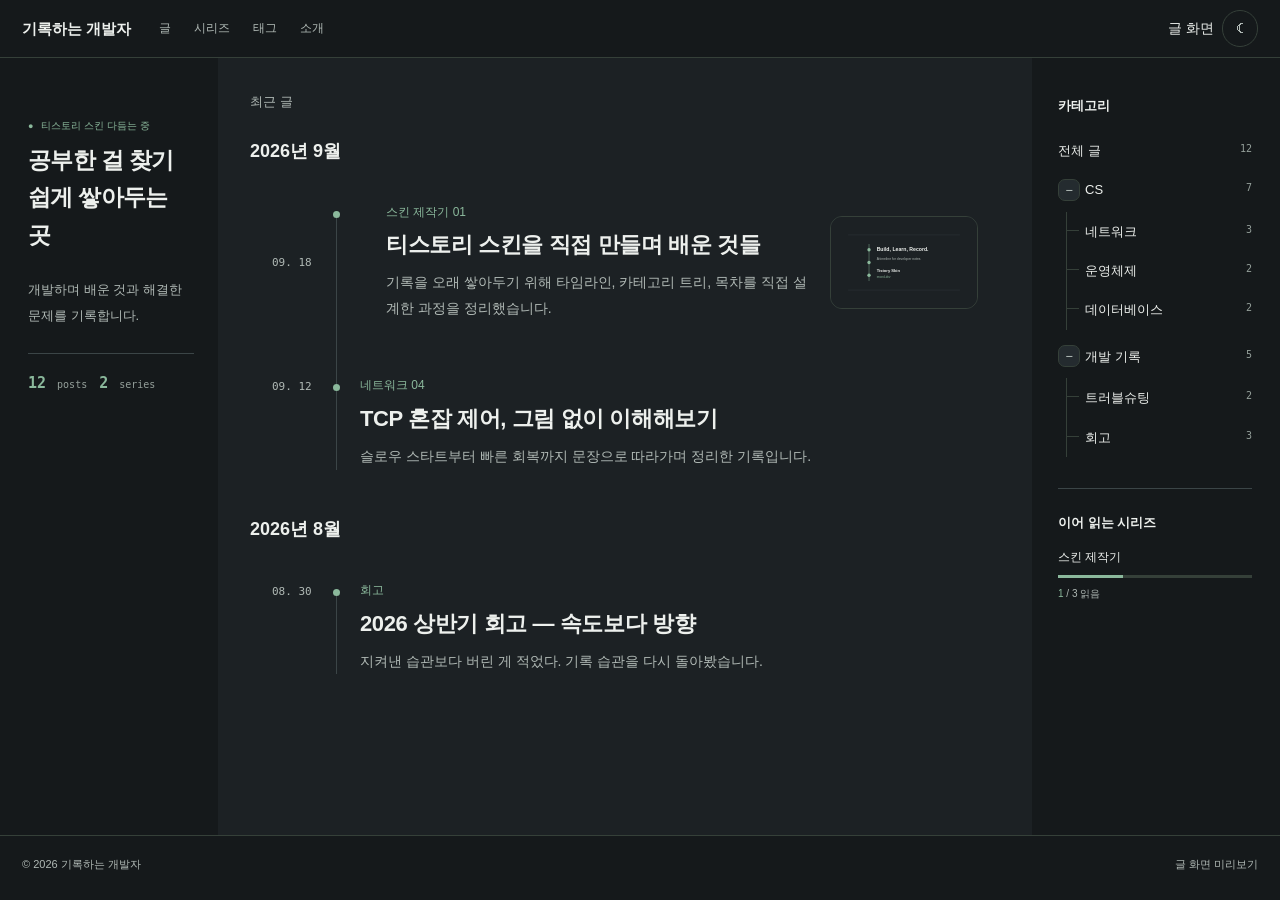
==== preview/index.html @ 3646091a "feat: add previews and automated skin build" ====
<!doctype html>
<html lang="ko" data-theme="dark"><head><meta charset="utf-8"><meta name="viewport" content="width=device-width,initial-scale=1"><title>기록하는 개발자 — 홈 미리보기</title><link rel="stylesheet" href="../style.css"><script defer src="./preview.js"></script></head>
<body id="tt-body-index">
  <header class="topbar"><a class="brand" href="./">기록하는 개발자</a><nav class="top-nav"><a href="./">글</a><a href="#series">시리즈</a><a href="#">태그</a><a href="#">소개</a></nav><div class="top-actions"><a class="preview-link" href="./article.html">글 화면</a><button type="button" data-theme-toggle>☾</button><button type="button" class="mobile-menu">메뉴</button></div></header>
  <div class="layout">
    <section class="home-intro"><span class="status-pill"><span>●</span> 티스토리 스킨 다듬는 중</span><h1>공부한 걸 찾기 쉽게 쌓아두는 곳</h1><p>개발하며 배운 것과 해결한 문제를 기록합니다.</p><div class="stats"><span><b>12</b> posts</span><span><b>2</b> series</span></div></section>
    <main id="main"><section class="listing"><div class="section-line list-toolbar"><h2 class="home-list-title">최근 글</h2></div><div class="post-list">
      <h2 class="timeline-month">2026년 9월</h2>
      <article class="post-row"><time>09. 18</time><div class="post-copy"><div class="post-title-line"><a class="post-link" href="./article.html">티스토리 스킨을 직접 만들며 배운 것들</a><span class="post-badge">스킨 제작기 01</span></div><p>기록을 오래 쌓아두기 위해 타임라인, 카테고리 트리, 목차를 직접 설계한 과정을 정리했습니다.</p></div><a class="post-thumb" href="./article.html" tabindex="-1" aria-hidden="true"><img src="./sample-cover.svg" alt=""></a></article>
      <article class="post-row"><time>09. 12</time><div class="post-copy"><div class="post-title-line"><a class="post-link" href="#">TCP 혼잡 제어, 그림 없이 이해해보기</a><span class="post-badge">네트워크 04</span></div><p>슬로우 스타트부터 빠른 회복까지 문장으로 따라가며 정리한 기록입니다.</p></div></article>
      <h2 class="timeline-month">2026년 8월</h2><article class="post-row"><time>08. 30</time><div class="post-copy"><div class="post-title-line"><a class="post-link" href="#">2026 상반기 회고 — 속도보다 방향</a><span class="post-badge">회고</span></div><p>지켜낸 습관보다 버린 게 적었다. 기록 습관을 다시 돌아봤습니다.</p></div></article>
    </div></section></main>
    <aside class="rail is-preview-rail"><section class="rail-category"><h2 class="eyebrow">카테고리</h2><ul class="category_list">
      <li><a href="#">전체 글 <span class="c_cnt">12</span></a></li>
      <li class="category-branch is-open"><button class="category-toggle" type="button" aria-expanded="true">−</button><a href="#">CS <span class="c_cnt">7</span></a><ul class="sub_category_list"><li><a href="#">네트워크 <span class="c_cnt">3</span></a></li><li><a href="#">운영체제 <span class="c_cnt">2</span></a></li><li><a href="#">데이터베이스 <span class="c_cnt">2</span></a></li></ul></li>
      <li class="category-branch is-open"><button class="category-toggle" type="button" aria-expanded="true">−</button><a href="#">개발 기록 <span class="c_cnt">5</span></a><ul class="sub_category_list"><li><a href="#">트러블슈팅 <span class="c_cnt">2</span></a></li><li><a href="#">회고 <span class="c_cnt">3</span></a></li></ul></li>
    </ul></section><section id="series"><h2 class="eyebrow">이어 읽는 시리즈</h2><a class="series-card" href="#"><h3>스킨 제작기</h3><progress max="3" value="1"></progress><small><b>1</b> / 3 읽음</small></a></section></aside>
  </div><footer class="footer"><span>© 2026 기록하는 개발자</span><nav><a href="./article.html">글 화면 미리보기</a></nav></footer>
</body></html>
---- style.css ----
/* Record Dev — built for the supplied screenshots, without prior skin styles. */
:root{color-scheme:dark;--bg:#0c0f11;--panel:#14181b;--code:#090c0e;--text:#edf1f7;--muted:#8190a4;--subtle:#526174;--line:#1c2328;--green:#45ce58;--green-bg:#102718;--active:#dce1e8;--active-text:#17212b;--header:58px;--rail:236px;--mono:Consolas,'SFMono-Regular',monospace}
html[data-theme=light]{color-scheme:light;--bg:#f9faf9;--panel:#eff2f0;--code:#edf1ee;--text:#14201b;--muted:#556b60;--subtle:#728079;--line:#dde4df;--green:#228533;--green-bg:#e2f2e5;--active:#1e3025;--active-text:#fff}
*{box-sizing:border-box}html{scroll-behavior:smooth}body{margin:0;background:var(--bg);color:var(--text);font-family:-apple-system,BlinkMacSystemFont,'Segoe UI','Malgun Gothic',sans-serif;font-size:14px;line-height:1.8;overflow-wrap:anywhere}a{color:inherit;text-decoration:none}a:hover{color:var(--green)}button,input{font:inherit}button{cursor:pointer}button,a,input{touch-action:manipulation}button{border:1px solid var(--line);border-radius:5px;background:transparent;color:var(--muted);padding:6px 11px}button:hover{color:var(--text);background:var(--panel)}:focus-visible{outline:2px solid var(--green);outline-offset:4px}[hidden]{display:none!important}img{max-width:100%;height:auto}h1,h2,h3,p{margin-top:0}h1,h2,h3{color:var(--text)}h1{font-size:32px;line-height:1.5;letter-spacing:-1.2px}h2{font-size:17px;line-height:1.5}.muted{color:var(--muted)}.green{color:var(--green)}.eyebrow{font:10px/1.6 var(--mono);letter-spacing:3px;color:var(--subtle);font-weight:400;margin:0 0 19px}.sr-only{position:absolute;width:1px;height:1px;overflow:hidden;clip:rect(0,0,0,0);white-space:nowrap}.skip{position:absolute;top:-90px;left:20px;padding:10px;background:var(--green);color:var(--bg);z-index:100}.skip:focus{top:0}kbd{font:10px var(--mono);background:var(--panel);color:var(--muted);padding:2px 5px;border-radius:3px}progress{appearance:none;width:100%;height:3px;border:0;background:var(--line);display:block}progress::-webkit-progress-bar{background:var(--line)}progress::-webkit-progress-value{background:var(--green)}progress::-moz-progress-bar{background:var(--green)}
.topbar{height:var(--header);display:flex;align-items:center;gap:28px;padding:0 22px;border-bottom:1px solid var(--line);background:var(--bg);position:sticky;top:0;z-index:30}.brand{font-size:15px;font-weight:700;white-space:nowrap}.top-nav{display:flex;gap:23px;font-size:12px;color:var(--muted)}.top-actions{margin-left:auto;display:flex;align-items:center;gap:9px}.top-actions button{padding:4px 9px;font-size:12px}.top-actions kbd{margin-left:7px}.mobile-menu{display:none}.breadcrumb{font-size:12px;color:var(--muted)}.breadcrumb a{margin-right:10px}.top-progress{height:2px;position:fixed;top:0;left:0;width:0;background:var(--green);z-index:50;pointer-events:none}
.layout{max-width:1560px;margin:auto;display:grid;grid-template-columns:var(--rail) minmax(0,1fr);min-height:calc(100vh - 123px)}.rail{border-right:1px solid var(--line);padding:25px 23px;position:sticky;top:var(--header);align-self:start;max-height:calc(100dvh - var(--header));overflow:auto}.rail section+section{border-top:1px solid var(--line);margin-top:23px;padding-top:23px}.series-nav-link{display:flex;align-items:center;justify-content:space-between;gap:10px;padding:8px 0;font-size:13px}.series-nav-link small{font:10px var(--mono);color:var(--subtle)}.rail-category ul{list-style:none;padding:0;margin:0}.rail-category a{display:block;padding:8px 0;font-size:13px}.rail-category .c_cnt{float:right;color:var(--subtle);font:10px/2 var(--mono)}.rail-category .sub_category_list{padding-left:12px}.rail-category .link_tit{display:none}.rail .resume{margin-top:30px;background:var(--panel);border-radius:7px;padding:16px;display:block;font-size:12px}.resume small{display:block;color:var(--muted);font-size:11px;margin:7px 0 12px}.no-series{font-size:12px}#main{min-width:0;padding:0 42px 44px}.home-intro{padding:52px 0 36px;border-bottom:1px solid var(--line)}.status-pill{display:inline-block;background:var(--green-bg);color:var(--green);border-radius:20px;font-size:11px;padding:4px 12px;margin-bottom:23px}.status-pill span{font-size:9px;margin-right:5px}.home-intro h1{font-size:39px;line-height:1.4;margin:0 0 15px;letter-spacing:-1.8px}.home-intro>p{font-size:14px;color:var(--muted);margin:0 0 25px}.stats{display:flex;gap:25px;font:11px var(--mono);color:var(--subtle)}.stats b{font:600 15px var(--mono);color:var(--text);margin-right:5px}.stats b.green{color:var(--green)}.series-section{padding:32px 0;border-bottom:1px solid var(--line);scroll-margin-top:80px}.section-line{display:flex;justify-content:space-between;align-items:center;gap:16px;margin-bottom:18px}.section-line h2{margin:0}.section-line>button{border:0;color:var(--green);font:10px var(--mono)}.series-grid{display:grid;grid-template-columns:repeat(3,minmax(0,1fr));gap:14px}.series-card{display:block;padding:19px;border:1px solid var(--line);border-radius:7px}.series-card:hover{border-color:var(--green)}.series-card .eyebrow{margin-bottom:12px;font-size:9px}.series-card h3{font-size:15px;line-height:1.6;margin:0 0 13px}.series-card small{display:block;margin-top:12px;color:var(--muted);font-size:11px}.series-card small b{color:var(--green);font-weight:400}.listing{padding-top:31px}.category-filters{display:flex;flex-wrap:wrap;gap:6px;align-items:center;margin-left:auto}.category-filters a{font-size:11px;padding:4px 10px;border-radius:4px;color:var(--muted)}.category-filters .active{background:var(--active);color:var(--active-text)}.sort-controls{display:flex;gap:7px;margin-left:auto}.sort-controls button{font-size:11px;padding:4px 9px}.sort-controls [aria-pressed=true]{background:var(--active);color:var(--active-text);border-color:var(--active)}.post-row{display:grid;grid-template-columns:84px minmax(0,1fr) 35px;gap:18px;padding:22px 0;border-bottom:1px solid var(--line);align-items:start}.post-row time{padding-top:3px;font:10px/1.8 var(--mono);color:var(--subtle)}.post-title-line{display:flex;align-items:baseline;gap:9px;flex-wrap:wrap}.post-link{font-weight:650;font-size:16px;line-height:1.5}.post-copy p{font-size:12px;color:var(--muted);margin:8px 0 0;display:-webkit-box;-webkit-box-orient:vertical;-webkit-line-clamp:1;overflow:hidden}.post-badge{font-size:10px;font-weight:400;padding:1px 5px;line-height:1.8;border:1px solid color-mix(in srgb,var(--green) 24%,transparent);border-radius:3px;background:var(--green-bg);color:var(--green)}.read-time{font:11px/1.8 var(--mono);color:var(--muted);text-align:right;padding-top:4px}.load-more-wrap{text-align:center;margin-top:35px}.load-more-wrap button{font-size:12px;padding:9px 27px;color:var(--text)}.load-more-wrap [role=status]{display:block;font-size:12px;color:var(--muted);margin-top:8px}.category-header{padding:32px 0 26px;border-bottom:1px solid var(--line);margin:0 0 18px}.category-header h1{font-size:29px;margin:0 0 8px}.category-header .eyebrow{margin-bottom:12px}.category-header>p:not(.eyebrow){color:var(--muted);font-size:13px;margin:0}.result-count{font-size:11px;color:var(--subtle)}.pagination{display:flex;justify-content:center;gap:15px;font:11px var(--mono);margin:30px 0 0}.pagination>span{display:flex;gap:7px;flex-wrap:wrap}.pagination a{min-width:28px;padding:5px 8px;text-align:center;display:inline-block;border-radius:4px}.pagination .selected{display:inline-block;color:var(--bg);background:var(--green);padding:4px 8px;border-radius:4px}.pagination .no-more-prev,.pagination .no-more-next{display:none}.popular-info{font-size:11px;margin-top:15px}.empty{font-size:13px;color:var(--muted);padding:24px 0}
body:not(#tt-body-index) .home-intro,body:not(#tt-body-index) .series-section,body:not(#tt-body-index) .rail{display:none}body:not(#tt-body-index) .layout{display:block;max-width:1200px}body:not(#tt-body-index) #main{padding:0 40px 44px}body:not(#tt-body-index) .home-list-title,body:not(#tt-body-index) .category-filters{display:none}#tt-body-index .category-header,#tt-body-index .sort-controls{display:none}body:not(#tt-body-index) .listing{padding-top:0}.index-fallback{margin-top:15px}.has-listing .index-fallback{display:none}
.has-entry .layout{display:grid!important;grid-template-columns:minmax(0,800px) 244px;gap:48px;max-width:1240px;padding:0 40px}.has-entry #main{padding:45px 0 55px!important}.has-entry .top-nav{display:none}.entry-header{margin-bottom:32px}.entry-meta{display:flex;gap:10px;align-items:center;flex-wrap:wrap;color:var(--muted);font-size:12px}.entry-header h1{font-size:34px;line-height:1.5;margin:17px 0 0}.article-body{font-size:16px;line-height:1.95;color:var(--text);min-width:0}.article-body p{margin:1.1em 0}.article-body h2{font-size:24px;line-height:1.5;margin:36px 0 16px;scroll-margin-top:90px;letter-spacing:-.5px}.article-body h3{font-size:19px;margin:30px 0 12px;scroll-margin-top:90px}.article-body a{color:var(--green);text-decoration:underline;text-underline-offset:3px}.article-body blockquote{border-left:2px solid var(--green);padding:5px 20px;margin:25px 0;background:var(--panel);color:var(--muted)}.article-body img{border-radius:6px}.article-body figure{margin:25px 0}.article-body figcaption{color:var(--muted);font-size:12px;text-align:center}.article-body iframe{max-width:100%}.article-body table{display:block;overflow-x:auto;border-collapse:collapse;max-width:100%;font-size:14px}.article-body td,.article-body th{border:1px solid var(--line);padding:9px 13px}.article-body th{background:var(--panel)}.article-body hr{border:0;border-top:1px solid var(--line);margin:30px 0}.article-body ul,.article-body ol{padding-left:24px}.article-body code{font-family:var(--mono)}.article-body :not(pre)>code{font-size:.88em;padding:2px 5px;background:var(--panel);color:var(--green);border-radius:3px}.article-body pre{margin:25px 0;padding:20px;background:var(--code);color:var(--text);font:13px/1.9 var(--mono);white-space:pre;overflow-x:auto;max-width:100%;border:1px solid var(--line);border-radius:7px;tab-size:2}.article-body pre code{display:block;background:transparent;padding:0;color:inherit}.code-shell{border:1px solid var(--line);border-radius:7px;overflow:hidden;margin:26px 0;background:var(--code)}.code-shell pre{margin:0;border:0;border-radius:0}.code-bar{display:flex;align-items:center;gap:5px;background:var(--panel);padding:0 12px;min-height:43px}.code-bar button{font:10px var(--mono);border:0;border-radius:0;padding:14px 10px;white-space:nowrap}.code-bar .code-tab[aria-selected=true]{color:var(--text);border-bottom:2px solid var(--green)}.code-bar .copy-code{margin-left:auto;font-size:9px;padding:4px 7px;background:var(--bg);border-radius:3px}.code-bar{overflow-x:auto}.code-shell .tok-comment{color:var(--subtle)}.code-shell .tok-string{color:#bcba83}.code-shell .tok-keyword{color:#a0b8f7}.code-shell .tok-number{color:#70cfa0}.article-body .note-summary{border-left:2px solid var(--green);background:var(--panel);padding:18px 20px;margin:25px 0}.article-body mark{color:inherit;background:color-mix(in srgb,var(--green) 22%,transparent)}.article-body .note-summary p{margin:0}.article-body .note-title{font-size:12px;color:var(--green);margin-bottom:6px}.entry-tags{display:flex;gap:8px;flex-wrap:wrap;margin:32px 0;font-size:12px;color:var(--green)}.post-neighbors{display:grid;grid-template-columns:1fr 1fr;gap:18px;padding:26px 0;border-top:1px solid var(--line);border-bottom:1px solid var(--line)}.post-neighbors a{display:flex;flex-direction:column;font-size:14px}.post-neighbors small{color:var(--muted);font-size:11px}.post-neighbors a:last-child{text-align:right}.comments{margin-top:30px}.reading-rail{padding-top:48px;position:sticky;top:var(--header);max-height:calc(100dvh - var(--header));overflow:auto;align-self:start}.toc ol{list-style:none;margin:0;padding:0 0 0 14px;border-left:1px solid var(--line);font-size:12px}.toc li{margin:9px 0}.toc a{color:var(--muted)}.toc a[aria-current=true]{color:var(--green)}.toc .depth-3{padding-left:12px}.reading-meter{margin:32px 0;padding-bottom:23px;border-bottom:1px solid var(--line)}.reading-meter>div{display:flex;justify-content:space-between;font-size:12px;color:var(--muted);margin-bottom:9px}.reading-meter [data-progress-label]{color:var(--green);font:10px var(--mono)}.shortcuts p{display:flex;justify-content:space-between;font-size:12px;color:var(--muted);margin:8px 0}.footer{border-top:1px solid var(--line);display:flex;justify-content:space-between;gap:16px;padding:19px 22px;font-size:11px;color:var(--muted)}.footer nav{display:flex;gap:16px;align-items:center}.footer button{font-size:11px;border:0;padding:0}.tag-page,.guest-page,.protected{padding:45px 0}.tag-page h1{margin:0 0 7px}.tag-page .muted{font-size:13px}.tag-cloud{display:flex;align-items:baseline;gap:10px;flex-wrap:wrap;border-top:1px solid var(--line);padding-top:27px;margin-top:25px}.tag-cloud a{font-size:13px;color:var(--muted)}.tag-cloud .cloud1{font-size:22px;color:var(--green);font-weight:650}.tag-cloud .cloud2{font-size:18px;color:var(--text)}.protected input{padding:8px 12px;background:var(--panel);border:1px solid var(--line);border-radius:5px;color:var(--text);margin:8px;max-width:100%}
dialog{color:var(--text);background:var(--bg);border:1px solid var(--line);border-radius:9px;width:min(760px,calc(100% - 32px));max-height:80dvh;padding:24px;margin:12vh auto;box-shadow:0 30px 90px #0008}dialog::backdrop{background:#000a;backdrop-filter:blur(3px)}.search-dialog-head{display:flex;justify-content:space-between;align-items:center;margin-bottom:16px}.search-dialog-head h2{margin:0}.search-dialog-head button{font:10px var(--mono);padding:3px 7px}.search-form{display:flex;border:1px solid var(--line);background:var(--panel);border-radius:6px;overflow:hidden}.search-form:focus-within{border-color:var(--green)}.search-form input{min-width:0;flex:1;border:0;background:transparent;color:var(--text);padding:12px;outline:none;font-size:16px}.search-form button{border:0;font-size:12px}.search-status{font-size:12px;margin:14px 0}.search-results .search-hit{display:block;border-top:1px solid var(--line);padding:17px 0}.search-hit strong{font-size:14px}.search-hit p{font-size:12px;color:var(--muted);margin:4px 0}.search-hit mark{background:var(--green-bg);color:var(--green)}.all-results{display:block;font-size:12px;color:var(--green);margin-top:15px}
.code-bar-wrap{display:flex;background:var(--panel);align-items:center;gap:8px;padding-right:12px}.code-bar-wrap .code-bar{min-width:0;flex:1}.code-bar-wrap .copy-code{flex-shrink:0;font:9px var(--mono);padding:4px 7px;border:0;border-radius:3px;background:var(--bg);color:var(--muted)}
@media(min-width:1500px){.topbar{padding-left:max(22px,calc((100vw - 1516px)/2))}}
@media(max-width:1000px){:root{--rail:200px}.rail{padding:24px 16px}#main{padding-left:26px;padding-right:26px}.home-intro h1{font-size:31px}.has-entry .layout{grid-template-columns:minmax(0,1fr) 200px;gap:30px;padding:0 28px}.series-grid{gap:9px}.series-card{padding:14px}.post-row{grid-template-columns:72px minmax(0,1fr) 30px;gap:12px}.home-intro{padding-top:40px}}
@media(max-width:760px){:root{--header:56px}.topbar{padding:0 16px;gap:14px}.brand{font-size:14px;max-width:180px;overflow:hidden;text-overflow:ellipsis}.top-nav{gap:12px;font-size:11px}.top-actions kbd{display:none}.mobile-menu{display:block}.layout{display:block}.rail{display:none;position:fixed;top:var(--header);bottom:0;left:0;z-index:25;width:240px;background:var(--bg);box-shadow:30px 0 80px #0007}.rail.is-open{display:block!important}#main,body:not(#tt-body-index) #main{padding:0 20px 38px}.home-intro h1{font-size:29px}.home-intro{padding:35px 0 28px}.home-intro>p{font-size:13px}.series-section{padding:25px 0}.series-grid{grid-template-columns:1fr}.series-card{padding:18px}.series-card h3{margin-bottom:12px}.category-filters{gap:2px}.section-line{flex-wrap:wrap}.category-filters a{padding:4px 7px}.post-row{grid-template-columns:minmax(0,1fr) 28px;gap:7px 10px;padding:20px 0}.post-row time{grid-column:1;grid-row:1}.post-copy{grid-column:1;grid-row:2}.read-time{grid-column:2;grid-row:1/3}.post-link{font-size:15px}.post-copy p{-webkit-line-clamp:2;font-size:12px}.has-entry .layout{display:flex!important;flex-direction:column;gap:0;padding:0 20px}.has-entry #main{padding:0 0 30px!important}.reading-rail{position:static;order:-1;padding:22px 0;max-height:none}.toc{border-bottom:1px solid var(--line);padding-bottom:16px}.toc .eyebrow{margin-bottom:10px}.toc ol{columns:2;font-size:11px}.reading-meter{margin:15px 0 0;border:0;padding:0}.shortcuts{display:none}.entry-header{padding-top:20px}.entry-header h1{font-size:28px}.article-body{font-size:15px}.article-body h2{font-size:21px}.breadcrumb{display:none!important}.has-entry .mobile-menu{display:none}.footer{flex-wrap:wrap;padding:18px 20px;font-size:10px}.footer nav{gap:13px}.stats{gap:20px}.tag-page,.guest-page{padding-top:30px}}
@media(max-width:440px){.top-nav a:nth-child(n+3){display:none}.top-actions{gap:5px}.top-actions button{padding:4px 7px;font-size:10px}.topbar{gap:10px}.top-nav{gap:10px}.brand{max-width:140px;font-size:12px}.home-intro h1{font-size:26px}.category-filters{width:100%;margin-left:0}.post-neighbors{grid-template-columns:1fr}.post-neighbors a:last-child{text-align:left}.toc ol{columns:1}}
.rail-mobile-links{display:none}@media(max-width:760px){.rail-mobile-links{display:flex;gap:16px;font-size:12px;padding-bottom:20px;margin-bottom:22px;border-bottom:1px solid var(--line)}}
/* Green accents and natural, untracked section labels. */
:root{--green:#45ce58;--green-bg:#102718;--badge-text:#73df83;--badge-bg:#102718;--badge-border:#244b2b}
html[data-theme=light]{--green:#228533;--green-bg:#e2f2e5;--badge-text:#236f30;--badge-bg:#e2f2e5;--badge-border:#bfdec5}
.eyebrow{letter-spacing:0;font-family:inherit;font-size:11px}
.series-card .eyebrow{font-size:10px}
.stats b,.series-nav-link small,.rail-category .c_cnt{color:var(--green)}
.post-badge{display:inline-flex;align-items:center;padding:3px 10px;line-height:1.65;border-radius:999px;border:1px solid var(--badge-border);background:var(--badge-bg);color:var(--badge-text);white-space:nowrap}
a.post-badge:hover{color:var(--badge-text);border-color:var(--badge-text)}
.entry-tags a{display:inline-flex;align-items:center;padding:3px 10px;border:1px solid var(--badge-border);border-radius:999px;background:var(--badge-bg);color:var(--badge-text)}
/* Neutral previous/next navigation cards in both themes. */
.post-neighbors{border:0;padding:24px 0;gap:14px}
.post-neighbors a{--nav-bg:#1c1e21;--nav-border:#36393e;--nav-label:#c6c9ce;--nav-hover:#292c30;min-width:0;min-height:100px;padding:18px 20px;border:1px solid var(--nav-border);border-radius:12px;background:var(--nav-bg);color:var(--text);gap:8px;transition:background .18s,border-color .18s}
.post-neighbors a[data-next]{text-align:right}
.post-neighbors a[data-prev]{text-align:left}
.post-neighbors small{color:var(--nav-label);font-size:12px;font-weight:650}
.post-neighbors a span{font-weight:600;line-height:1.6}
.post-neighbors a:hover{background:var(--nav-hover);border-color:var(--nav-label);color:var(--text)}
html[data-theme=light] .post-neighbors a{--nav-bg:#f2f3f4;--nav-border:#d8dadd;--nav-label:#555b63;--nav-hover:#e6e8eb}
/* Home: separate content cards on a quiet tinted canvas. */
#tt-body-index{--home-canvas:#0c0f11;--home-card:#151a1e;--home-border:#283139;--home-shadow:0 2px 8px #0001;background:var(--home-canvas)}
html[data-theme=light] #tt-body-index{--home-canvas:#f0f2f5;--home-card:#fff;--home-border:#dfe3e8;--home-shadow:0 2px 8px #18253604;background:var(--home-canvas)}
#tt-body-index .topbar,#tt-body-index .footer{background:var(--home-card)}
#tt-body-index .layout{gap:26px;padding:28px 28px 0}
#tt-body-index #main{padding:0 0 44px;background:transparent}
#tt-body-index .rail{padding:0;border:0;background:transparent;top:calc(var(--header) + 28px);max-height:calc(100dvh - var(--header) - 44px)}
#tt-body-index .rail section{padding:20px;background:var(--home-card);border:1px solid var(--home-border);border-radius:12px;box-shadow:var(--home-shadow)}
#tt-body-index .rail section+section{margin-top:16px}
#tt-body-index .home-intro{padding:30px 32px;background:var(--home-card);border:1px solid var(--home-border);border-radius:14px;box-shadow:var(--home-shadow)}
#tt-body-index .home-intro h1{font-size:34px}
#tt-body-index .series-section{padding:28px 0 0;border:0}
#tt-body-index .series-card{background:var(--home-card);border-color:var(--home-border);border-radius:12px;box-shadow:var(--home-shadow)}
#tt-body-index .series-card:hover{border-color:var(--green)}
#tt-body-index .listing{padding-top:28px}
#tt-body-index .post-row{background:var(--home-card);border:1px solid var(--home-border);border-radius:12px;padding:23px 24px;margin-bottom:12px;box-shadow:var(--home-shadow)}
#tt-body-index .post-row:hover{border-color:var(--green)}
#tt-body-index .post-copy p{-webkit-line-clamp:2}
#tt-body-index .load-more-wrap button{background:var(--home-card);border-color:var(--home-border);border-radius:8px}
@media(max-width:1000px) and (min-width:761px){#tt-body-index .layout{gap:20px;padding:24px 20px 0;grid-template-columns:210px minmax(0,1fr)}#tt-body-index .series-grid{grid-template-columns:1fr}}
@media(max-width:760px){#tt-body-index .layout{padding:20px 16px 0}#tt-body-index .rail{padding:16px;top:var(--header);max-height:calc(100dvh - var(--header));background:var(--home-canvas)}#tt-body-index .home-intro{padding:24px 20px}#tt-body-index .home-intro h1{font-size:28px}#tt-body-index .post-row{padding:18px}#tt-body-index .rail-mobile-links{padding:12px 4px}}
/* Timeline home: open margins, a continuous reading column, no card grid. */
#tt-body-index .layout{max-width:1480px;grid-template-columns:190px minmax(0,1fr) 220px;gap:0;padding:0 28px;align-items:start}
#tt-body-index .home-intro{grid-column:1;grid-row:1;padding:54px 24px 40px 0;border:0;border-radius:0;box-shadow:none;background:transparent;position:sticky;top:var(--header)}
#tt-body-index .home-intro h1{font-size:23px;line-height:1.65;letter-spacing:-.7px;margin-bottom:22px;font-weight:600}
#tt-body-index .home-intro>p{font-size:13px;line-height:1.95;word-break:keep-all}
#tt-body-index .status-pill{padding:0;background:transparent;font-size:10px;margin-bottom:20px}
#tt-body-index .stats{flex-wrap:wrap;gap:12px;font-size:10px;padding-top:20px;border-top:1px solid var(--home-border)}
#tt-body-index #main{grid-column:2;grid-row:1;min-height:calc(100vh - 123px);padding:34px 32px 48px;background:var(--home-card)}
#tt-body-index .rail{grid-column:3;grid-row:1;display:flex;flex-direction:column;padding:38px 0 28px 26px;background:transparent;top:var(--header);max-height:calc(100dvh - var(--header));border:0}
#tt-body-index .rail section{background:transparent;border:0;border-radius:0;box-shadow:none;padding:0}
#tt-body-index .rail section+section{border-top:1px solid var(--home-border);padding-top:24px;margin-top:24px}
#tt-body-index .rail h2{font-family:inherit;font-size:13px;font-weight:650;color:var(--text);margin-bottom:14px}
#tt-body-index .rail-category .c_cnt,#tt-body-index .series-nav-link small{color:var(--subtle)}
#tt-body-index .rail .series-section{margin-top:26px;padding-top:24px;border-top:1px solid var(--home-border)}
#tt-body-index .series-grid{grid-template-columns:1fr;gap:18px}
#tt-body-index .series-card{padding:0;border:0;border-radius:0;background:transparent;box-shadow:none}
#tt-body-index .series-card .eyebrow{display:none}
#tt-body-index .series-card h3{font-size:12px;font-weight:500;margin-bottom:8px}
#tt-body-index .series-card small{margin-top:7px;font-size:10px}
#tt-body-index .listing{padding-top:0}
#tt-body-index .list-toolbar{margin-bottom:26px}
#tt-body-index .home-list-title{font-size:13px;color:var(--muted);font-weight:500}
#tt-body-index .category-filters{display:none}
#tt-body-index .timeline-month{font-size:15px;margin:26px 0 18px;letter-spacing:0}
#tt-body-index .post-row{position:relative;grid-template-columns:58px minmax(0,1fr);gap:20px;padding:0 0 34px;margin:0;border:0;border-radius:0;box-shadow:none;background:transparent}
#tt-body-index .post-row:before{content:'';position:absolute;left:64px;top:8px;bottom:-8px;border-left:1px solid var(--home-border)}
#tt-body-index .post-row:after{content:'';position:absolute;left:61px;top:8px;width:7px;height:7px;border-radius:50%;background:var(--green)}
#tt-body-index .post-row time{font-size:11px;color:var(--muted);padding-top:1px}
#tt-body-index .post-copy{padding-left:10px}
#tt-body-index .post-title-line{flex-direction:column;align-items:flex-start;gap:6px}
#tt-body-index .post-badge{order:-1;padding:0;border:0;border-radius:0;background:transparent;color:var(--green);font-size:11px}
#tt-body-index .post-link{font-size:16px;font-weight:650;line-height:1.65}
#tt-body-index .post-copy p{font-size:13px;line-height:1.85;margin-top:9px;-webkit-line-clamp:2}
#tt-body-index .read-time{grid-column:2;text-align:left;padding:0 0 0 10px;margin-top:-13px;font-size:10px}
#tt-body-index .read-time:empty{display:none}
@media(max-width:1100px) and (min-width:761px){#tt-body-index .layout{grid-template-columns:minmax(0,1fr) 210px;padding:0 24px}#tt-body-index .home-intro{grid-column:1/-1;grid-row:1;position:static;padding:28px 0}#tt-body-index .home-intro h1{font-size:26px;margin-bottom:10px}#tt-body-index .home-intro>p{margin-bottom:10px}#tt-body-index .stats{border:0;padding:0}#tt-body-index #main,#tt-body-index .rail{grid-row:2}#tt-body-index #main{grid-column:1}#tt-body-index .rail{grid-column:2}}
@media(max-width:760px){#tt-body-index .layout{display:block;padding:0}#tt-body-index .home-intro{position:static;padding:26px 20px}#tt-body-index .home-intro h1{font-size:25px;line-height:1.5;margin-bottom:12px}#tt-body-index .home-intro>p{margin-bottom:16px}#tt-body-index .stats{border:0;padding:0}#tt-body-index #main{padding:24px 18px 36px}#tt-body-index .rail{display:none;padding:24px;left:auto;right:0;width:270px;background:var(--home-canvas)}#tt-body-index .rail.is-open{display:flex!important}#tt-body-index .post-row{grid-template-columns:43px minmax(0,1fr);gap:15px;padding:0 0 28px}#tt-body-index .post-row:before{left:49px}#tt-body-index .post-row:after{left:46px}#tt-body-index .post-copy{grid-column:2;grid-row:1}#tt-body-index .read-time{grid-column:2;grid-row:2}#tt-body-index .post-link{font-size:15px}#tt-body-index .post-row time{font-size:10px}#tt-body-index .timeline-month{margin-top:20px}}
/* Selected pair: 06 Neutral Ink (light), 08 Graphite Green (dark). */
:root{--bg:#15191b;--panel:#242b2f;--code:#121719;--text:#edf0ed;--muted:#b0b9b5;--subtle:#949f9a;--line:#354039;--green:#8bb99c;--green-bg:#24382c;--badge-text:#a4cbb2;--badge-bg:#24382c;--badge-border:#405e4c;--active:#dce5df;--active-text:#19221d}
html[data-theme=light]{--bg:#f1f2f3;--panel:#e9ecef;--code:#f5f6f7;--text:#20262d;--muted:#596570;--subtle:#68747f;--line:#dce1e5;--green:#53616c;--green-bg:#e9edf0;--badge-text:#46545f;--badge-bg:#e9edf0;--badge-border:#ccd4da;--active:#3f4c57;--active-text:#fff}
#tt-body-index{--home-canvas:#15191b;--home-card:#1c2124;--home-border:#3b4547;--home-shadow:none}
html[data-theme=light] #tt-body-index{--home-canvas:#f1f2f3;--home-card:#fff;--home-border:#dce1e5;--home-shadow:none}
#tt-body-index .topbar,#tt-body-index .footer{background:var(--bg)}
html[data-theme=light] #tt-body-index .topbar,html[data-theme=light] #tt-body-index .footer{background:#fff}
#tt-body-index .home-intro h1{word-break:keep-all;font-weight:650}
#tt-body-index .timeline-month{font-size:18px;font-weight:650}
#tt-body-index .post-link{font-size:22px;line-height:1.5;font-weight:650;letter-spacing:-.4px;word-break:keep-all}
#tt-body-index .post-copy p{font-size:14px;line-height:1.8}
#tt-body-index .post-badge{font-size:12px}
#tt-body-index .read-time{font-size:11px}
html[data-theme=light] #tt-body-index .post-link{font-size:20px}
html[data-theme=light] #tt-body-index .post-row{row-gap:15px;padding-bottom:28px}
html[data-theme=light] #tt-body-index .post-copy p{-webkit-line-clamp:1;margin-top:7px}
html[data-theme=light] #tt-body-index .read-time{margin-top:-9px}
@media(max-width:760px){#tt-body-index .post-link,html[data-theme=light] #tt-body-index .post-link{font-size:17px}#tt-body-index .post-copy p{font-size:13px}html[data-theme=light] #tt-body-index .post-copy p{-webkit-line-clamp:2}}
/* Highlight the full timeline row, not only its title. */
#tt-body-index{--row-hover:#26332c}
html[data-theme=light] #tt-body-index{--row-hover:#f0f2f4}
#tt-body-index .post-row{transition:background-color .16s ease;}
#tt-body-index .post-row:focus-within{background-color:var(--row-hover)}
#tt-body-index .post-row:focus-within .post-link{color:var(--green)}
@media(hover:hover){#tt-body-index .post-row:hover{background-color:var(--row-hover)}#tt-body-index .post-row:hover .post-link{color:var(--green)}}
@media(prefers-reduced-motion:reduce){#tt-body-index .post-row{transition:none}}
/* Give each timeline entry a rounded, comfortably padded hover area. */
#tt-body-index .post-row,
html[data-theme=light] #tt-body-index .post-row{padding:20px 22px;margin:0 0 14px;border-radius:14px;row-gap:12px}
#tt-body-index .post-row:before{left:86px;top:28px;bottom:-42px}
#tt-body-index .post-row:after{left:83px;top:28px}
#tt-body-index .post-row:has(+ .timeline-month):before,
#tt-body-index .post-row:last-child:before{bottom:20px}
#tt-body-index .read-time,
html[data-theme=light] #tt-body-index .read-time{margin-top:0}
@media(max-width:760px){#tt-body-index .post-row,html[data-theme=light] #tt-body-index .post-row{padding:18px 12px;margin-bottom:12px;border-radius:12px;row-gap:10px}#tt-body-index .post-row:before{left:61px;top:26px;bottom:-38px}#tt-body-index .post-row:after{left:58px;top:26px}#tt-body-index .post-row:has(+ .timeline-month):before,#tt-body-index .post-row:last-child:before{bottom:18px}}
/* Consistent breathing room for compact controls and shortcut keycaps. */
.top-actions{gap:8px}
.top-actions button,.search-dialog-head button,.sort-controls button{min-height:36px;padding:8px 12px;border-radius:9px;line-height:1.3}
.top-actions button[data-theme-toggle]{min-width:36px;font-size:16px;padding:7px 10px}
.search-dialog-head{gap:18px;margin-bottom:20px;align-items:center}
.search-dialog-head button{min-width:48px;font-size:11px;background:var(--panel);flex-shrink:0}
.search-form{padding:5px;gap:6px;border-radius:10px;align-items:center}
.search-form input{padding:10px 12px}
.search-form button{padding:9px 14px;min-height:36px;border-radius:7px;flex-shrink:0;background:var(--panel)}
kbd{display:inline-flex;align-items:center;justify-content:center;min-width:24px;min-height:24px;padding:4px 7px;border:1px solid var(--line);border-radius:6px;line-height:1.2}
.shortcuts p{gap:14px;margin:12px 0;align-items:center}
.code-bar-wrap .copy-code,.code-bar .copy-code{padding:7px 10px;min-height:30px;border-radius:7px;margin:5px 0}
@media(max-width:440px){.topbar{gap:8px}.top-actions{gap:5px}.top-actions button{padding:7px 9px;min-height:34px}.top-actions button[data-theme-toggle]{min-width:34px;padding:6px 8px}.post-neighbors a[data-next]{text-align:left}}
/* Longer list excerpts, without estimated reading-time labels. */
.post-row .read-time,#tt-body-index .post-row .read-time{display:none}
.post-copy p,#tt-body-index .post-copy p,html[data-theme=light] #tt-body-index .post-copy p{-webkit-line-clamp:3;line-height:1.85}
/* Scale timeline markers without shifting the line or article layout. */
#tt-body-index .post-row:after{transform:scale(1);transform-origin:center;transition:transform .2s ease;pointer-events:none}
#tt-body-index .post-row:focus-within:after{transform:scale(1.7)}
@media(hover:hover){#tt-body-index .post-row:hover:after{transform:scale(1.7)}}
@media(prefers-reduced-motion:reduce){#tt-body-index .post-row:after{transition:none}}
/* Align the series heading/action and tighten the home introduction. */
#tt-body-index .rail .section-line{align-items:center;gap:10px}
#tt-body-index .rail .section-line h2{margin:0;line-height:1.5}
#tt-body-index .rail .section-line>button{display:inline-flex;align-items:center;justify-content:center;line-height:1.5;margin:0;padding:6px 10px;flex-shrink:0}
#tt-body-index .home-intro .status-pill{margin-bottom:8px;line-height:1.5}
/* Soft pill-shaped action buttons; code tabs keep their tab silhouette. */
button:not(.code-tab),.top-actions button,.search-dialog-head button,.sort-controls button,.search-form button,.code-bar-wrap .copy-code,.code-bar .copy-code,#tt-body-index .load-more-wrap button{border-radius:999px}
kbd{border-radius:8px}
.post-neighbors a{border-radius:18px}
@media(prefers-reduced-motion:reduce){html{scroll-behavior:auto}.post-neighbors a{transition:none}}

/* Hierarchical category tree. */
.rail-category .category_list,.rail-category .sub_category_list{position:relative}
.rail-category .category_list>li,.rail-category .sub_category_list>li{position:relative}
.rail-category .category_list>li{padding-left:0}
.rail-category .sub_category_list{margin:2px 0 7px 8px;padding-left:18px;border-left:1px solid var(--line)}
.rail-category .sub_category_list>li:before{content:'';position:absolute;left:-18px;top:18px;width:12px;border-top:1px solid var(--line)}
.rail-category .category-branch>a{display:inline-block;width:calc(100% - 27px);vertical-align:middle}
.rail-category .category-toggle{display:inline-flex;align-items:center;justify-content:center;width:22px;height:22px;min-height:0;margin:0 5px 0 0;padding:0;border:1px solid var(--line);border-radius:7px;background:var(--panel);color:var(--muted);font:12px/1 var(--mono);vertical-align:middle}
.rail-category .category-toggle:hover{border-color:var(--green);color:var(--green)}

/* Optional post thumbnails and comfortable editor images. */
.post-thumb{display:block;width:148px;aspect-ratio:16/10;overflow:hidden;border:1px solid var(--line);border-radius:12px;background:var(--panel)}
.post-thumb img{display:block;width:100%;height:100%;object-fit:cover;transition:transform .22s ease}
.post-row:has(.post-thumb),#tt-body-index .post-row:has(.post-thumb){grid-template-columns:84px minmax(0,1fr) 148px;align-items:center}
.post-row:hover .post-thumb img,.post-row:focus-within .post-thumb img{transform:scale(1.035)}
.article-body figure.imageblock,.article-body figure.imagegridblock,.article-body figure.imageslideblock{max-width:100%;margin:34px auto}
.article-body img{display:block;max-width:100%;height:auto;margin-left:auto;margin-right:auto;border-radius:12px}
.article-body figcaption{margin-top:10px;line-height:1.7}

/* Keep the article and its table of contents visually connected. */
.has-entry .layout{grid-template-columns:minmax(0,860px) 260px;gap:22px;max-width:1180px;padding:0 28px}
.reading-rail{padding-top:45px}
.toc{padding-left:2px}
@media(max-width:1000px){.has-entry .layout{grid-template-columns:minmax(0,1fr) 220px;gap:18px;padding:0 22px}.post-row:has(.post-thumb),#tt-body-index .post-row:has(.post-thumb){grid-template-columns:72px minmax(0,1fr) 128px}.post-thumb{width:128px}}
@media(max-width:760px){.post-row:has(.post-thumb),#tt-body-index .post-row:has(.post-thumb){grid-template-columns:minmax(0,1fr) 92px}.post-row:has(.post-thumb) time{grid-column:1}.post-row:has(.post-thumb) .post-copy{grid-column:1;grid-row:2}.post-row:has(.post-thumb) .post-thumb{grid-column:2;grid-row:1/3;width:92px;align-self:center}.reading-rail{padding-top:22px}.article-body figure.imageblock,.article-body figure.imagegridblock,.article-body figure.imageslideblock{margin:26px auto}}
@media(prefers-reduced-motion:reduce){.post-thumb img{transition:none}}
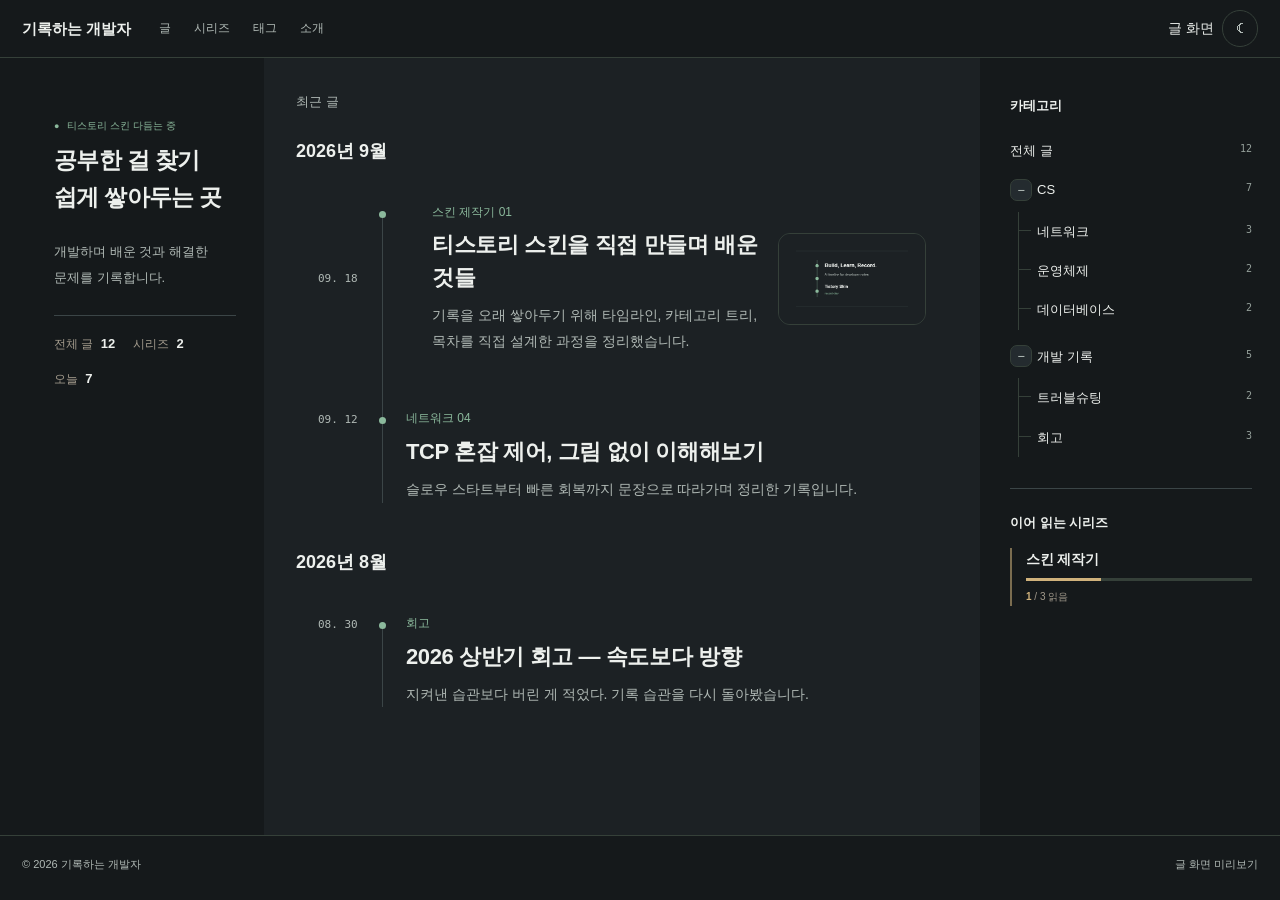
==== commit f71f919f: "feat: refine layout and add skin making post" ====
--- a/preview/index.html
+++ b/preview/index.html
@@ -3,12 +3,12 @@
 <body id="tt-body-index">
   <header class="topbar"><a class="brand" href="./">기록하는 개발자</a><nav class="top-nav"><a href="./">글</a><a href="#series">시리즈</a><a href="#">태그</a><a href="#">소개</a></nav><div class="top-actions"><a class="preview-link" href="./article.html">글 화면</a><button type="button" data-theme-toggle>☾</button><button type="button" class="mobile-menu">메뉴</button></div></header>
   <div class="layout">
-    <section class="home-intro"><span class="status-pill"><span>●</span> 티스토리 스킨 다듬는 중</span><h1>공부한 걸 찾기 쉽게 쌓아두는 곳</h1><p>개발하며 배운 것과 해결한 문제를 기록합니다.</p><div class="stats"><span><b>12</b> posts</span><span><b>2</b> series</span></div></section>
+    <section class="home-intro"><span class="status-pill"><span>●</span> 티스토리 스킨 다듬는 중</span><h1>공부한 걸 찾기 쉽게 쌓아두는 곳</h1><p>개발하며 배운 것과 해결한 문제를 기록합니다.</p><div class="stats"><span>전체 글 <b>12</b></span><span>시리즈 <b>2</b></span><span>오늘 <b>7</b></span></div></section>
     <main id="main"><section class="listing"><div class="section-line list-toolbar"><h2 class="home-list-title">최근 글</h2></div><div class="post-list">
       <h2 class="timeline-month">2026년 9월</h2>
-      <article class="post-row"><time>09. 18</time><div class="post-copy"><div class="post-title-line"><a class="post-link" href="./article.html">티스토리 스킨을 직접 만들며 배운 것들</a><span class="post-badge">스킨 제작기 01</span></div><p>기록을 오래 쌓아두기 위해 타임라인, 카테고리 트리, 목차를 직접 설계한 과정을 정리했습니다.</p></div><a class="post-thumb" href="./article.html" tabindex="-1" aria-hidden="true"><img src="./sample-cover.svg" alt=""></a></article>
-      <article class="post-row"><time>09. 12</time><div class="post-copy"><div class="post-title-line"><a class="post-link" href="#">TCP 혼잡 제어, 그림 없이 이해해보기</a><span class="post-badge">네트워크 04</span></div><p>슬로우 스타트부터 빠른 회복까지 문장으로 따라가며 정리한 기록입니다.</p></div></article>
-      <h2 class="timeline-month">2026년 8월</h2><article class="post-row"><time>08. 30</time><div class="post-copy"><div class="post-title-line"><a class="post-link" href="#">2026 상반기 회고 — 속도보다 방향</a><span class="post-badge">회고</span></div><p>지켜낸 습관보다 버린 게 적었다. 기록 습관을 다시 돌아봤습니다.</p></div></article>
+      <article class="post-row" data-post-url="./article.html" tabindex="0" role="link"><time>09. 18</time><div class="post-copy"><div class="post-title-line"><a class="post-link" href="./article.html">티스토리 스킨을 직접 만들며 배운 것들</a><span class="post-badge">스킨 제작기 01</span></div><p>기록을 오래 쌓아두기 위해 타임라인, 카테고리 트리, 목차를 직접 설계한 과정을 정리했습니다.</p></div><a class="post-thumb" href="./article.html" tabindex="-1" aria-hidden="true"><img src="../images/tistory-skin-making-cover.png" alt=""></a></article>
+      <article class="post-row" data-post-url="./article.html" tabindex="0" role="link"><time>09. 12</time><div class="post-copy"><div class="post-title-line"><a class="post-link" href="./article.html">TCP 혼잡 제어, 그림 없이 이해해보기</a><span class="post-badge">네트워크 04</span></div><p>슬로우 스타트부터 빠른 회복까지 문장으로 따라가며 정리한 기록입니다.</p></div></article>
+      <h2 class="timeline-month">2026년 8월</h2><article class="post-row" data-post-url="./article.html" tabindex="0" role="link"><time>08. 30</time><div class="post-copy"><div class="post-title-line"><a class="post-link" href="./article.html">2026 상반기 회고 — 속도보다 방향</a><span class="post-badge">회고</span></div><p>지켜낸 습관보다 버린 게 적었다. 기록 습관을 다시 돌아봤습니다.</p></div></article>
     </div></section></main>
     <aside class="rail is-preview-rail"><section class="rail-category"><h2 class="eyebrow">카테고리</h2><ul class="category_list">
       <li><a href="#">전체 글 <span class="c_cnt">12</span></a></li>
--- a/style.css
+++ b/style.css
@@ -110,11 +110,11 @@
 /* Highlight the full timeline row, not only its title. */
 #tt-body-index{--row-hover:#26332c}
 html[data-theme=light] #tt-body-index{--row-hover:#f0f2f4}
-#tt-body-index .post-row{transition:background-color .16s ease;}
-#tt-body-index .post-row:focus-within{background-color:var(--row-hover)}
+#tt-body-index .post-row{cursor:pointer;transform:scale(1);transform-origin:center;transition:background-color .16s ease,transform .2s ease,box-shadow .2s ease;}
+#tt-body-index .post-row:focus-within,#tt-body-index .post-row:focus{background-color:var(--row-hover);transform:scale(1.012);box-shadow:0 10px 28px rgb(0 0 0 / 10%);outline:none}
 #tt-body-index .post-row:focus-within .post-link{color:var(--green)}
-@media(hover:hover){#tt-body-index .post-row:hover{background-color:var(--row-hover)}#tt-body-index .post-row:hover .post-link{color:var(--green)}}
-@media(prefers-reduced-motion:reduce){#tt-body-index .post-row{transition:none}}
+@media(hover:hover){#tt-body-index .post-row:hover{background-color:var(--row-hover);transform:scale(1.012);box-shadow:0 10px 28px rgb(0 0 0 / 10%);z-index:2}#tt-body-index .post-row:hover .post-link{color:var(--green)}}
+@media(prefers-reduced-motion:reduce){#tt-body-index .post-row{transition:none;transform:none!important}}
 /* Give each timeline entry a rounded, comfortably padded hover area. */
 #tt-body-index .post-row,
 html[data-theme=light] #tt-body-index .post-row{padding:20px 22px;margin:0 0 14px;border-radius:14px;row-gap:12px}
@@ -182,4 +182,32 @@
 .toc{padding-left:2px}
 @media(max-width:1000px){.has-entry .layout{grid-template-columns:minmax(0,1fr) 220px;gap:18px;padding:0 22px}.post-row:has(.post-thumb),#tt-body-index .post-row:has(.post-thumb){grid-template-columns:72px minmax(0,1fr) 128px}.post-thumb{width:128px}}
 @media(max-width:760px){.post-row:has(.post-thumb),#tt-body-index .post-row:has(.post-thumb){grid-template-columns:minmax(0,1fr) 92px}.post-row:has(.post-thumb) time{grid-column:1}.post-row:has(.post-thumb) .post-copy{grid-column:1;grid-row:2}.post-row:has(.post-thumb) .post-thumb{grid-column:2;grid-row:1/3;width:92px;align-self:center}.reading-rail{padding-top:22px}.article-body figure.imageblock,.article-body figure.imagegridblock,.article-body figure.imageslideblock{margin:26px auto}}
+
+/* Use the full desktop width so the right rail reaches the viewport edge. */
+@media(min-width:1101px){
+  #tt-body-index .layout{width:100%;max-width:none;margin:0;grid-template-columns:264px minmax(0,1fr) 300px;padding:0}
+  #tt-body-index .home-intro{padding-left:54px;padding-right:28px}
+  #tt-body-index .rail{padding-left:30px;padding-right:28px}
+  .has-entry .layout{width:100%;max-width:none;margin:0;grid-template-columns:minmax(0,860px) minmax(280px,1fr);gap:22px;padding:0}
+  .has-entry #main{width:min(100%,860px);justify-self:end}
+  .has-entry .reading-rail{width:100%;padding-right:32px}
+}
+
+/* Quiet Korean typography for series and small home statistics. */
+:root{--series-accent:#d0b27c;--series-soft:#a39b8d}
+html[data-theme=light]{--series-accent:#735b36;--series-soft:#756d61}
+#tt-body-index .stats{font-family:inherit;font-size:12px;color:var(--series-soft);gap:18px}
+#tt-body-index .stats b,#tt-body-index .stats b.green{font-family:inherit;font-size:13px;font-weight:650;color:var(--text);margin-left:4px;margin-right:0}
+#tt-body-index .rail-series h2,#tt-body-index .rail .series-section h2{color:var(--series-soft)}
+#tt-body-index .series-nav-link{font-family:inherit;color:var(--text)}
+#tt-body-index .series-nav-link small{font-family:inherit;color:var(--series-accent)}
+#tt-body-index .series-card{padding-left:14px;border-left:2px solid color-mix(in srgb,var(--series-accent) 55%,transparent)}
+#tt-body-index .series-card:hover{border-left-color:var(--series-accent)}
+#tt-body-index .series-card .eyebrow{display:block;font-family:inherit;font-size:10px;letter-spacing:0;color:var(--series-soft);margin-bottom:5px}
+#tt-body-index .series-card h3{font-family:inherit;font-size:14px;font-weight:600;letter-spacing:-.15px}
+#tt-body-index .series-card small{font-family:inherit;color:var(--series-soft)}
+#tt-body-index .series-card small b{color:var(--series-accent);font-weight:650}
+#tt-body-index .series-card progress::-webkit-progress-value{background:var(--series-accent)}
+#tt-body-index .series-card progress::-moz-progress-bar{background:var(--series-accent)}
+#tt-body-index [data-series-all]{font-family:inherit;color:var(--series-soft)}
 @media(prefers-reduced-motion:reduce){.post-thumb img{transition:none}}
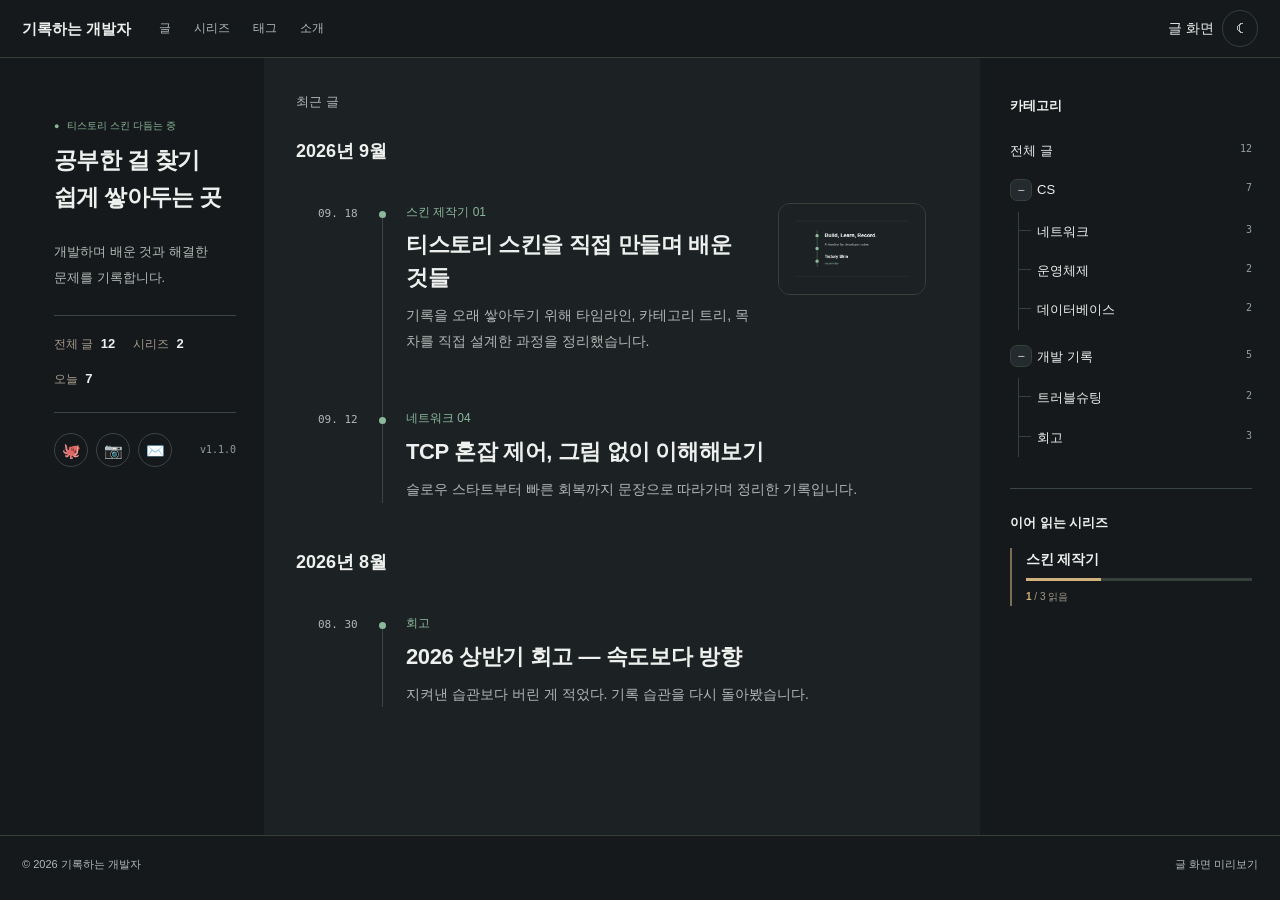
==== commit 66a25aac: "feat: add social links and polish timeline layout" ====
--- a/preview/index.html
+++ b/preview/index.html
@@ -3,7 +3,7 @@
 <body id="tt-body-index">
   <header class="topbar"><a class="brand" href="./">기록하는 개발자</a><nav class="top-nav"><a href="./">글</a><a href="#series">시리즈</a><a href="#">태그</a><a href="#">소개</a></nav><div class="top-actions"><a class="preview-link" href="./article.html">글 화면</a><button type="button" data-theme-toggle>☾</button><button type="button" class="mobile-menu">메뉴</button></div></header>
   <div class="layout">
-    <section class="home-intro"><span class="status-pill"><span>●</span> 티스토리 스킨 다듬는 중</span><h1>공부한 걸 찾기 쉽게 쌓아두는 곳</h1><p>개발하며 배운 것과 해결한 문제를 기록합니다.</p><div class="stats"><span>전체 글 <b>12</b></span><span>시리즈 <b>2</b></span><span>오늘 <b>7</b></span></div></section>
+    <section class="home-intro"><span class="status-pill"><span>●</span> 티스토리 스킨 다듬는 중</span><h1>공부한 걸 찾기 쉽게 쌓아두는 곳</h1><p>개발하며 배운 것과 해결한 문제를 기록합니다.</p><div class="stats"><span>전체 글 <b>12</b></span><span>시리즈 <b>2</b></span><span>오늘 <b>7</b></span></div><div class="home-links"><nav class="social-links" aria-label="외부 링크"><a href="https://github.com/rudeore-098" target="_blank" rel="noopener noreferrer" aria-label="GitHub" title="GitHub">🐙</a><a href="#" aria-label="Instagram" title="Instagram">📷</a><a href="#" aria-label="이메일" title="이메일">✉️</a></nav><span class="skin-version">v1.1.0</span></div></section>
     <main id="main"><section class="listing"><div class="section-line list-toolbar"><h2 class="home-list-title">최근 글</h2></div><div class="post-list">
       <h2 class="timeline-month">2026년 9월</h2>
       <article class="post-row" data-post-url="./article.html" tabindex="0" role="link"><time>09. 18</time><div class="post-copy"><div class="post-title-line"><a class="post-link" href="./article.html">티스토리 스킨을 직접 만들며 배운 것들</a><span class="post-badge">스킨 제작기 01</span></div><p>기록을 오래 쌓아두기 위해 타임라인, 카테고리 트리, 목차를 직접 설계한 과정을 정리했습니다.</p></div><a class="post-thumb" href="./article.html" tabindex="-1" aria-hidden="true"><img src="../images/tistory-skin-making-cover.png" alt=""></a></article>
--- a/style.css
+++ b/style.css
@@ -110,11 +110,14 @@
 /* Highlight the full timeline row, not only its title. */
 #tt-body-index{--row-hover:#26332c}
 html[data-theme=light] #tt-body-index{--row-hover:#f0f2f4}
-#tt-body-index .post-row{cursor:pointer;transform:scale(1);transform-origin:center;transition:background-color .16s ease,transform .2s ease,box-shadow .2s ease;}
-#tt-body-index .post-row:focus-within,#tt-body-index .post-row:focus{background-color:var(--row-hover);transform:scale(1.012);box-shadow:0 10px 28px rgb(0 0 0 / 10%);outline:none}
+#tt-body-index .post-row{cursor:pointer;transition:background-color .16s ease,box-shadow .2s ease;}
+#tt-body-index .post-row>time,#tt-body-index .post-row>.post-copy,#tt-body-index .post-row>.post-thumb{transform:scale(1);transform-origin:left center;transition:transform .2s ease}
+#tt-body-index .post-row>.post-thumb{transform-origin:right center}
+#tt-body-index .post-row:focus-within,#tt-body-index .post-row:focus{background-color:var(--row-hover);box-shadow:0 10px 28px rgb(0 0 0 / 10%);outline:none}
+#tt-body-index .post-row:focus-within>time,#tt-body-index .post-row:focus-within>.post-copy,#tt-body-index .post-row:focus-within>.post-thumb,#tt-body-index .post-row:focus>time,#tt-body-index .post-row:focus>.post-copy,#tt-body-index .post-row:focus>.post-thumb{transform:scale(1.012)}
 #tt-body-index .post-row:focus-within .post-link{color:var(--green)}
-@media(hover:hover){#tt-body-index .post-row:hover{background-color:var(--row-hover);transform:scale(1.012);box-shadow:0 10px 28px rgb(0 0 0 / 10%);z-index:2}#tt-body-index .post-row:hover .post-link{color:var(--green)}}
-@media(prefers-reduced-motion:reduce){#tt-body-index .post-row{transition:none;transform:none!important}}
+@media(hover:hover){#tt-body-index .post-row:hover{background-color:var(--row-hover);box-shadow:0 10px 28px rgb(0 0 0 / 10%);z-index:2}#tt-body-index .post-row:hover>time,#tt-body-index .post-row:hover>.post-copy,#tt-body-index .post-row:hover>.post-thumb{transform:scale(1.012)}#tt-body-index .post-row:hover .post-link{color:var(--green)}}
+@media(prefers-reduced-motion:reduce){#tt-body-index .post-row,#tt-body-index .post-row>time,#tt-body-index .post-row>.post-copy,#tt-body-index .post-row>.post-thumb{transition:none;transform:none!important}}
 /* Give each timeline entry a rounded, comfortably padded hover area. */
 #tt-body-index .post-row,
 html[data-theme=light] #tt-body-index .post-row{padding:20px 22px;margin:0 0 14px;border-radius:14px;row-gap:12px}
@@ -170,7 +173,9 @@
 /* Optional post thumbnails and comfortable editor images. */
 .post-thumb{display:block;width:148px;aspect-ratio:16/10;overflow:hidden;border:1px solid var(--line);border-radius:12px;background:var(--panel)}
 .post-thumb img{display:block;width:100%;height:100%;object-fit:cover;transition:transform .22s ease}
-.post-row:has(.post-thumb),#tt-body-index .post-row:has(.post-thumb){grid-template-columns:84px minmax(0,1fr) 148px;align-items:center}
+.post-row:has(.post-thumb){grid-template-columns:84px minmax(0,1fr) 148px;align-items:center}
+#tt-body-index .post-row:has(.post-thumb){grid-template-columns:58px minmax(0,1fr) 148px;align-items:start}
+#tt-body-index .post-row:has(.post-thumb) .post-thumb{align-self:start}
 .post-row:hover .post-thumb img,.post-row:focus-within .post-thumb img{transform:scale(1.035)}
 .article-body figure.imageblock,.article-body figure.imagegridblock,.article-body figure.imageslideblock{max-width:100%;margin:34px auto}
 .article-body img{display:block;max-width:100%;height:auto;margin-left:auto;margin-right:auto;border-radius:12px}
@@ -180,17 +185,42 @@
 .has-entry .layout{grid-template-columns:minmax(0,860px) 260px;gap:22px;max-width:1180px;padding:0 28px}
 .reading-rail{padding-top:45px}
 .toc{padding-left:2px}
-@media(max-width:1000px){.has-entry .layout{grid-template-columns:minmax(0,1fr) 220px;gap:18px;padding:0 22px}.post-row:has(.post-thumb),#tt-body-index .post-row:has(.post-thumb){grid-template-columns:72px minmax(0,1fr) 128px}.post-thumb{width:128px}}
-@media(max-width:760px){.post-row:has(.post-thumb),#tt-body-index .post-row:has(.post-thumb){grid-template-columns:minmax(0,1fr) 92px}.post-row:has(.post-thumb) time{grid-column:1}.post-row:has(.post-thumb) .post-copy{grid-column:1;grid-row:2}.post-row:has(.post-thumb) .post-thumb{grid-column:2;grid-row:1/3;width:92px;align-self:center}.reading-rail{padding-top:22px}.article-body figure.imageblock,.article-body figure.imagegridblock,.article-body figure.imageslideblock{margin:26px auto}}
+@media(max-width:1000px){.has-entry .layout{grid-template-columns:minmax(0,1fr) 220px;gap:18px;padding:0 22px}.post-row:has(.post-thumb){grid-template-columns:72px minmax(0,1fr) 128px}#tt-body-index .post-row:has(.post-thumb){grid-template-columns:58px minmax(0,1fr) 128px}.post-thumb{width:128px}}
+@media(max-width:760px){
+  .post-row:has(.post-thumb){grid-template-columns:minmax(0,1fr) 92px}
+  .post-row:has(.post-thumb) time{grid-column:1;grid-row:1}
+  .post-row:has(.post-thumb) .post-copy{grid-column:1;grid-row:2;min-width:0}
+  .post-row:has(.post-thumb) .post-thumb{grid-column:2;grid-row:1/3;width:92px;align-self:center}
+  #tt-body-index .post-row:has(.post-thumb){grid-template-columns:43px minmax(0,1fr) 92px;gap:15px}
+  #tt-body-index .post-row:has(.post-thumb) time{grid-column:1;grid-row:1}
+  #tt-body-index .post-row:has(.post-thumb) .post-copy{grid-column:2;grid-row:1/3;min-width:0}
+  #tt-body-index .post-row:has(.post-thumb) .post-thumb{grid-column:3;grid-row:1/3;width:92px;align-self:start}
+  .reading-rail{padding-top:22px}
+  .article-body figure.imageblock,.article-body figure.imagegridblock,.article-body figure.imageslideblock{margin:26px auto}
+}
+
+@media(max-width:600px){
+  .topbar{min-width:0}
+  .topbar .brand{max-width:120px}
+  .topbar .top-nav{display:none}
+  .topbar .preview-link{display:none}
+  #tt-body-index .post-row:has(.post-thumb){grid-template-columns:34px minmax(0,1fr);gap:12px}
+  #tt-body-index .post-row:has(.post-thumb) time{grid-column:1;grid-row:1}
+  #tt-body-index .post-row:has(.post-thumb) .post-copy{grid-column:2;grid-row:1;min-width:0}
+  #tt-body-index .post-row:has(.post-thumb) .post-thumb{grid-column:2;grid-row:2;width:min(160px,100%);justify-self:start;margin-top:4px}
+  #tt-body-index .post-row:before{left:52px}
+  #tt-body-index .post-row:after{left:49px}
+  #tt-body-index .post-link{overflow-wrap:anywhere;word-break:keep-all}
+}
 
 /* Use the full desktop width so the right rail reaches the viewport edge. */
 @media(min-width:1101px){
   #tt-body-index .layout{width:100%;max-width:none;margin:0;grid-template-columns:264px minmax(0,1fr) 300px;padding:0}
   #tt-body-index .home-intro{padding-left:54px;padding-right:28px}
   #tt-body-index .rail{padding-left:30px;padding-right:28px}
-  .has-entry .layout{width:100%;max-width:none;margin:0;grid-template-columns:minmax(0,860px) minmax(280px,1fr);gap:22px;padding:0}
-  .has-entry #main{width:min(100%,860px);justify-self:end}
-  .has-entry .reading-rail{width:100%;padding-right:32px}
+  body.has-entry:not(#tt-body-index) .layout{width:100%;max-width:none;margin:0;grid-template-columns:minmax(32px,1fr) minmax(0,860px) 280px;gap:22px;padding:0 18px 0 0}
+  body.has-entry:not(#tt-body-index) #main{grid-column:2;width:100%;justify-self:stretch}
+  body.has-entry:not(#tt-body-index) .reading-rail{grid-column:3;width:100%;padding-right:12px}
 }
 
 /* Quiet Korean typography for series and small home statistics. */
@@ -211,3 +241,18 @@
 #tt-body-index .series-card progress::-moz-progress-bar{background:var(--series-accent)}
 #tt-body-index [data-series-all]{font-family:inherit;color:var(--series-soft)}
 @media(prefers-reduced-motion:reduce){.post-thumb img{transition:none}}
+
+/* Home profile links and visible skin version. */
+#tt-body-index .home-links{display:flex;align-items:center;justify-content:space-between;gap:14px;margin-top:24px;padding-top:20px;border-top:1px solid var(--home-border)}
+#tt-body-index .social-links{display:flex;align-items:center;gap:8px}
+#tt-body-index .social-links:empty{display:none}
+#tt-body-index .social-links a{display:inline-flex;align-items:center;justify-content:center;width:34px;height:34px;border:1px solid var(--home-border);border-radius:50%;background:transparent;font-size:15px;line-height:1;filter:grayscale(.25);transition:transform .18s ease,border-color .18s ease,background-color .18s ease}
+#tt-body-index .social-links a:hover,#tt-body-index .social-links a:focus-visible{color:inherit;background:var(--row-hover);border-color:var(--green);transform:translateY(-2px)}
+#tt-body-index .skin-version{color:var(--subtle);font:10px/1.4 var(--mono);white-space:nowrap}
+@media(max-width:760px){#tt-body-index .home-links{margin-top:18px;padding-top:16px;justify-content:flex-start}#tt-body-index .skin-version{margin-left:auto}}
+@media(prefers-reduced-motion:reduce){#tt-body-index .social-links a{transition:none}#tt-body-index .social-links a:hover,#tt-body-index .social-links a:focus-visible{transform:none}}
+
+/* TOC links grow in place without moving the article layout. */
+.toc a{display:block;transform:scale(1);transform-origin:left center;transition:transform .18s ease,color .18s ease}
+.toc a:hover,.toc a:focus-visible{transform:scale(1.045);color:var(--green)}
+@media(prefers-reduced-motion:reduce){.toc a{transition:none}.toc a:hover,.toc a:focus-visible{transform:none}}
